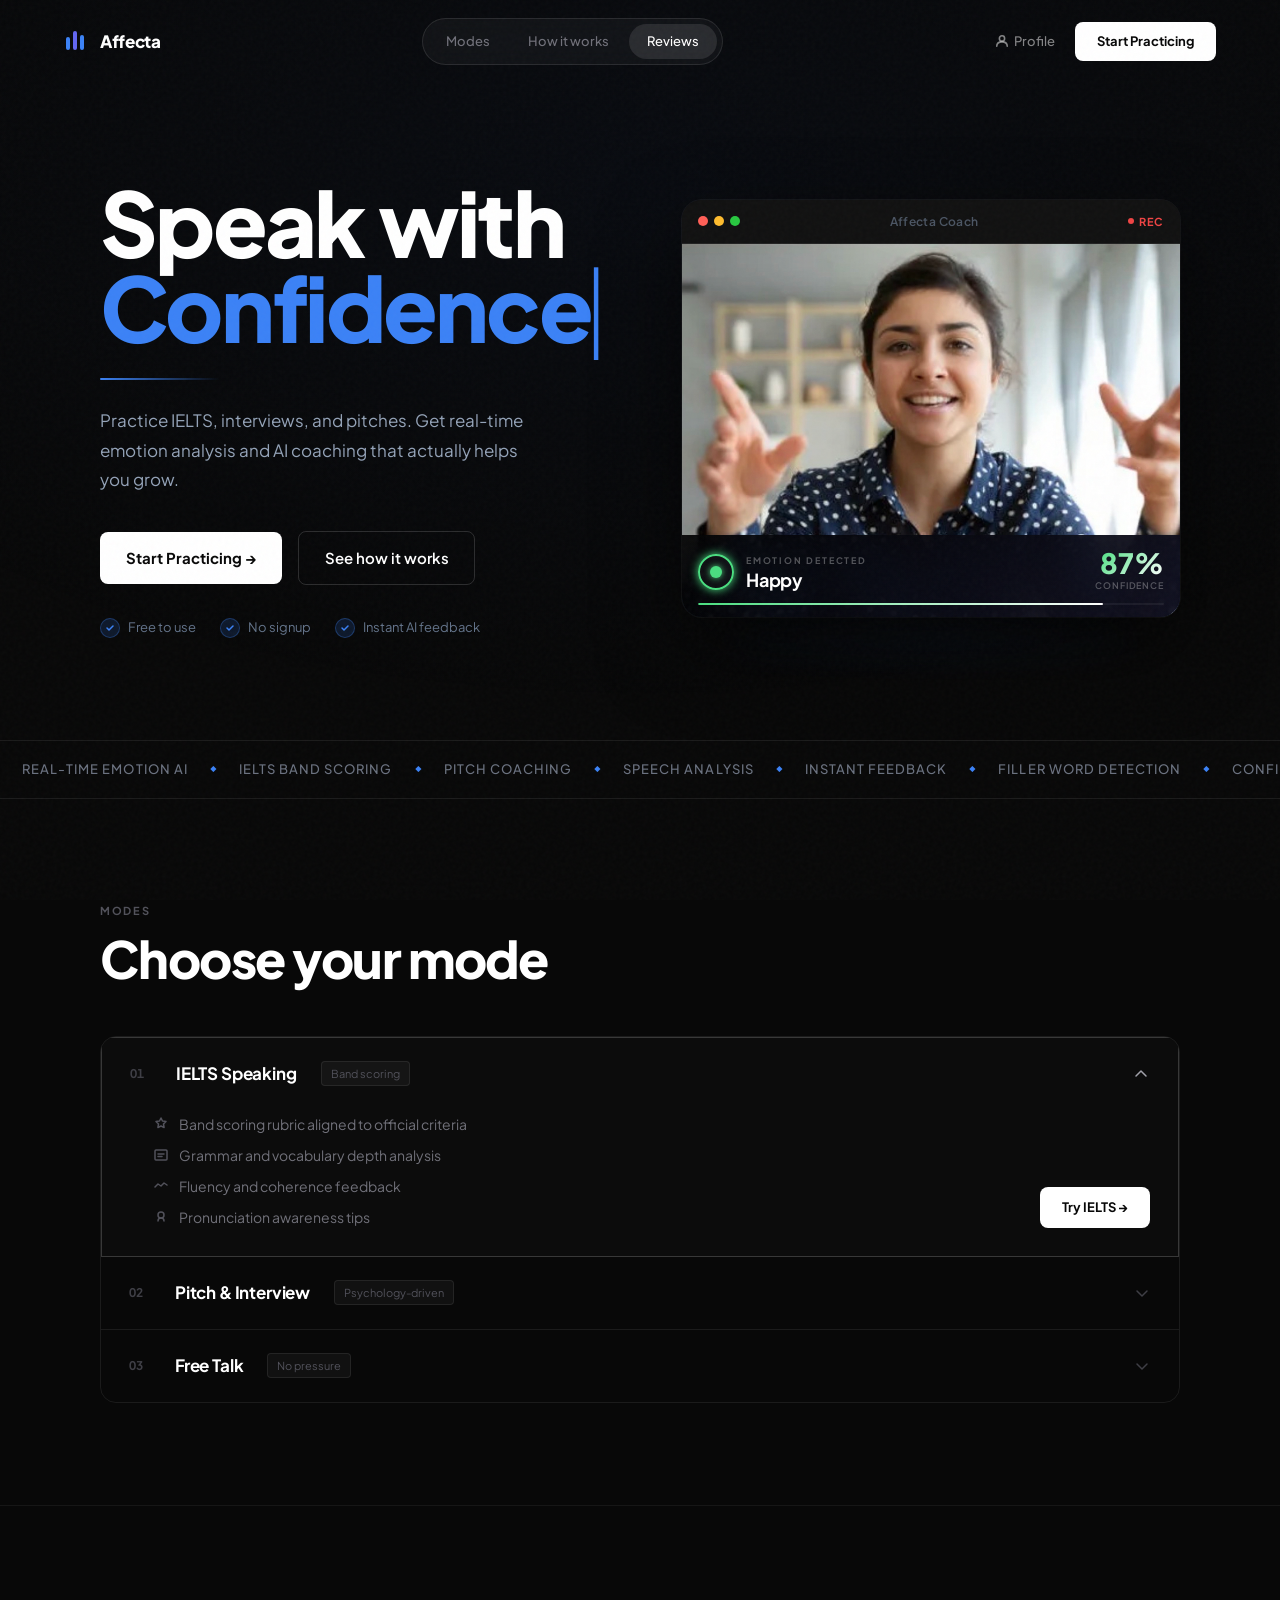
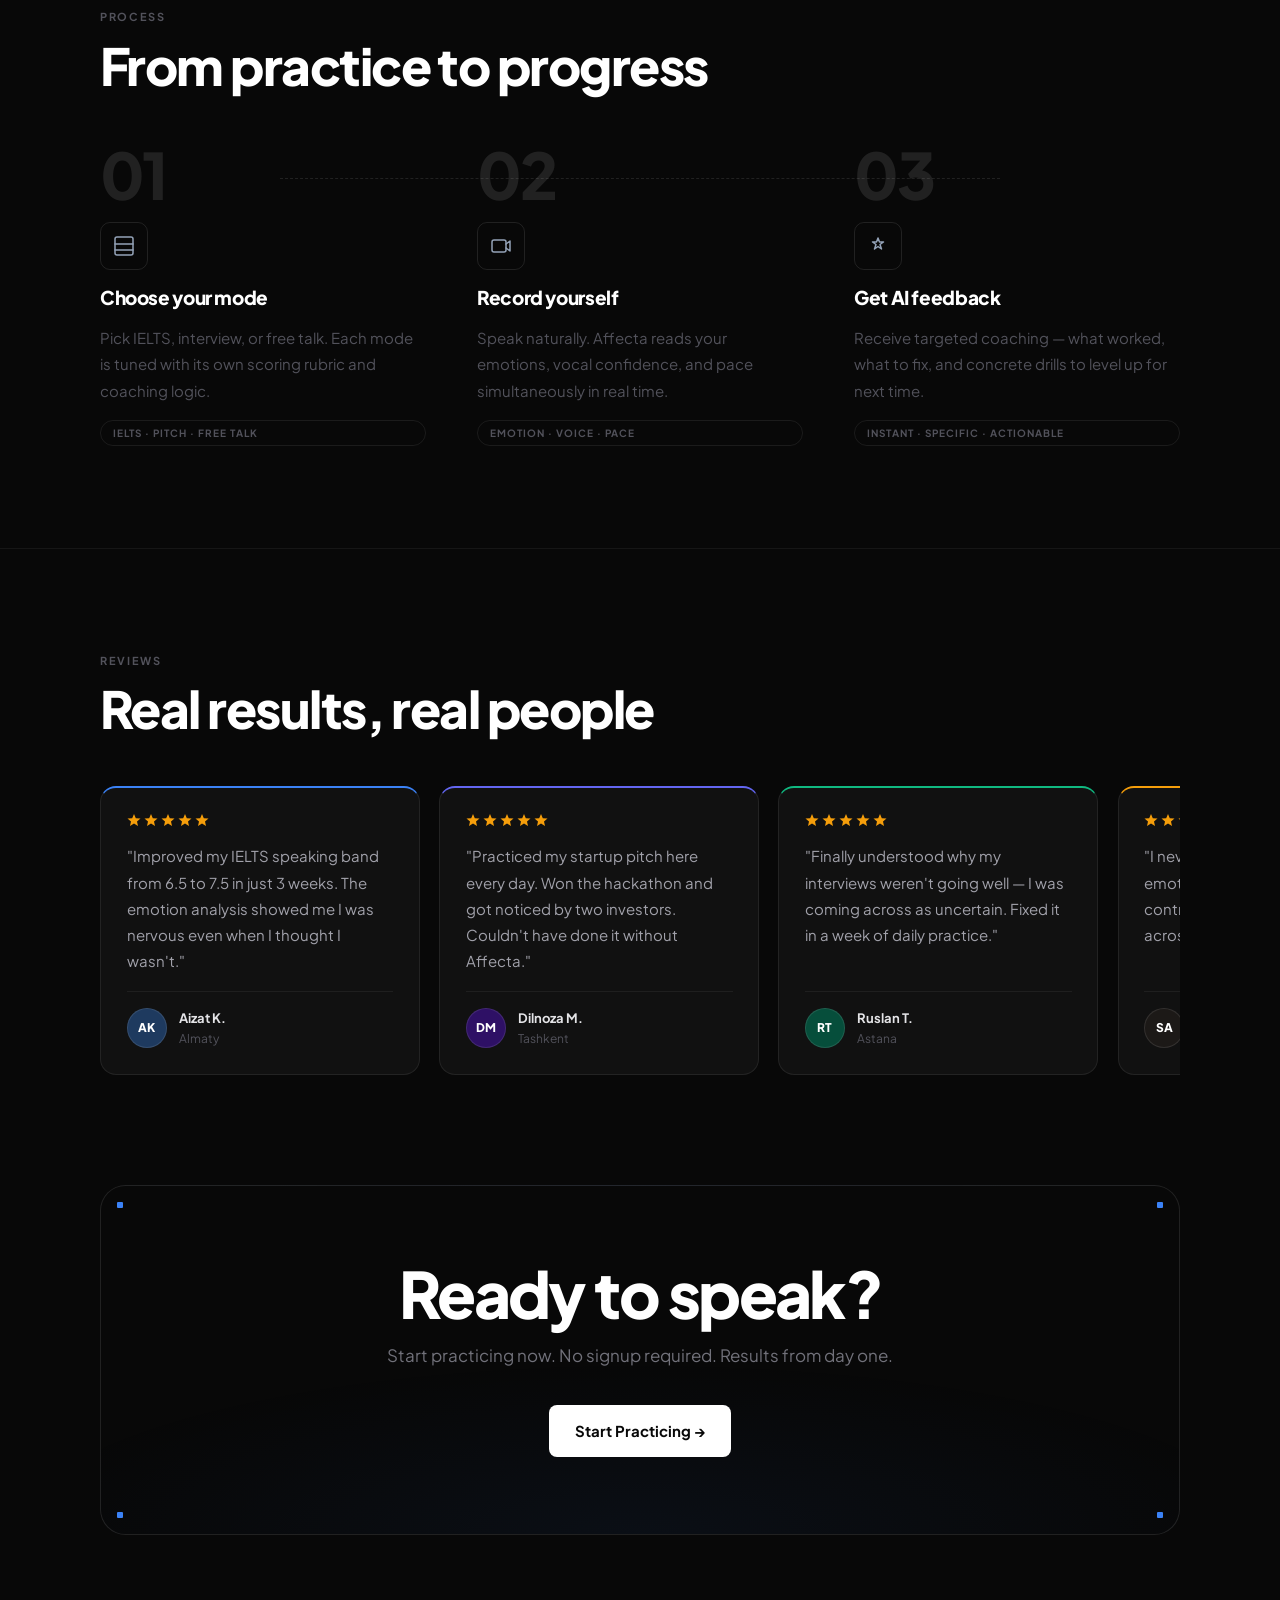
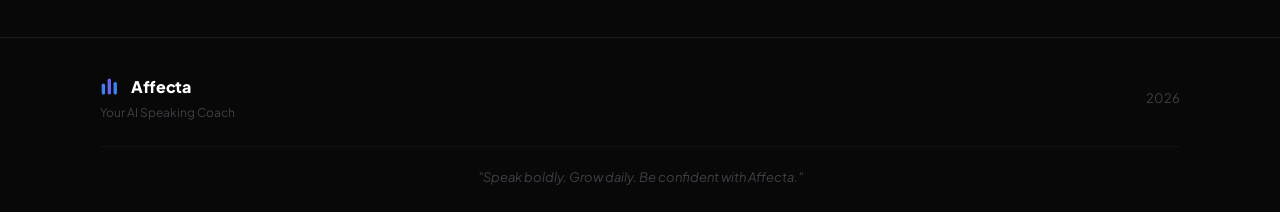
==== templates/landing.html @ 4705f11e "Initial clean commit — Affecta IELTS speaking coach - Flask app with Supabase auth, Groq (Whisper + " ====
<!DOCTYPE html>
<html lang="en">
<head>
<meta charset="UTF-8">
<meta name="viewport" content="width=device-width, initial-scale=1.0">
<title>Affecta — AI Speaking Coach</title>
<link rel="preconnect" href="https://fonts.googleapis.com">
<link rel="preconnect" href="https://fonts.gstatic.com" crossorigin>
<link href="https://fonts.googleapis.com/css2?family=Plus+Jakarta+Sans:ital,wght@0,400;0,500;0,600;0,700;0,800;0,900;1,400&display=swap" rel="stylesheet">
<link rel="stylesheet" href="https://unpkg.com/aos@2.3.4/dist/aos.css">
<style>
*,*::before,*::after{box-sizing:border-box;margin:0;padding:0}
html{scroll-behavior:smooth}
body{font-family:'Plus Jakarta Sans',-apple-system,sans-serif;background:#080808;color:#fff;line-height:1.6;overflow-x:hidden}
a{text-decoration:none;color:inherit}

/* Grain */
body::before{content:'';position:fixed;inset:0;pointer-events:none;z-index:9999;
  background-image:url("data:image/svg+xml,%3Csvg viewBox='0 0 256 256' xmlns='http://www.w3.org/2000/svg'%3E%3Cfilter id='noise'%3E%3CfeTurbulence type='fractalNoise' baseFrequency='0.9' numOctaves='4' stitchTiles='stitch'/%3E%3C/filter%3E%3Crect width='100%25' height='100%25' filter='url(%23noise)'/%3E%3C/svg%3E");
  opacity:0.028}

/* Center glow */
body::after{content:'';position:fixed;inset:0;pointer-events:none;z-index:0;
  background:radial-gradient(ellipse 80% 60% at 50% 20%,rgba(37,99,235,0.04) 0%,transparent 100%)}

.container{width:100%;max-width:1160px;margin:0 auto;padding:0 clamp(20px,4vw,40px);position:relative;z-index:1}

/* ── NAVBAR ─────────────────────────────────────────────────────────────── */
.navbar{position:fixed;top:0;left:0;right:0;z-index:100;padding:18px 5%;
  display:flex;align-items:center;justify-content:space-between;
  border-bottom:1px solid transparent;
  transition:background 0.35s cubic-bezier(0.4,0,0.2,1),border-color 0.35s cubic-bezier(0.4,0,0.2,1)}
.navbar.scrolled{background:rgba(8,8,8,0.85);backdrop-filter:blur(20px);-webkit-backdrop-filter:blur(20px);border-bottom-color:rgba(255,255,255,0.08)}

.nav-logo{display:flex;align-items:center;gap:10px;font-size:17px;font-weight:800;color:#fff;letter-spacing:-0.02em;flex-shrink:0}

.nav-pill{display:flex;align-items:center;background:rgba(255,255,255,0.04);border:1px solid rgba(255,255,255,0.1);
  border-radius:100px;padding:5px;backdrop-filter:blur(8px);gap:2px}
.nav-pill a{padding:7px 18px;font-size:13px;font-weight:500;color:#71717a;border-radius:100px;
  transition:color 0.35s cubic-bezier(0.4,0,0.2,1),background 0.35s cubic-bezier(0.4,0,0.2,1)}
@media(hover:hover){.nav-pill a:hover{color:#fff;background:rgba(255,255,255,0.07)}}

.nav-cta{padding:9px 22px;background:#fff;color:#080808;font-size:13px;font-weight:700;border-radius:8px;
  transition:transform 0.35s cubic-bezier(0.4,0,0.2,1),opacity 0.35s cubic-bezier(0.4,0,0.2,1);flex-shrink:0}
@media(hover:hover){.nav-cta:hover{transform:scale(1.02);opacity:0.9}}

/* ── HERO ───────────────────────────────────────────────────────────────── */
.hero{padding:clamp(120px,14vw,180px) 0 clamp(60px,8vw,120px);position:relative;z-index:1}
.hero-grid{display:grid;grid-template-columns:1fr 1fr;gap:clamp(40px,6vw,80px);align-items:center}

.hero-badge{display:inline-flex;align-items:center;gap:10px;
  border:1px solid rgba(59,130,246,0.3);background:rgba(59,130,246,0.08);
  border-radius:100px;padding:7px 16px 7px 10px;
  font-size:12px;font-weight:600;color:#60a5fa;letter-spacing:0.05em;text-transform:uppercase;
  margin-bottom:clamp(20px,2.5vw,32px)}
.badge-dot{width:7px;height:7px;border-radius:50%;background:#3b82f6;animation:badgepulse 2s ease infinite}
@keyframes badgepulse{0%,100%{opacity:1;transform:scale(1)}50%{opacity:0.5;transform:scale(0.8)}}

.hero-title{font-size:clamp(40px,7vw,96px);font-weight:900;line-height:0.95;letter-spacing:-0.03em;
  color:#fff;margin-bottom:18px}

/* Line 2 wrapper — fixed height prevents cursor from causing layout shift */
.hero-title-line2{
  display:block;
  min-height:1.05em;
  overflow:visible;
  position:relative;
}

.word-cycle{
  display:inline-block;
  position:relative;
  color:#3b82f6;
  /* reserve right space for cursor so it never wraps */
  padding-right:14px;
}

/* Cursor as ::after — absolutely positioned, never affects text flow */
.word-cycle::after{
  content:'|';
  position:absolute;
  right:0;
  top:0;
  color:#3b82f6;
  font-weight:200;
  animation:twblink 0.8s ease infinite;
  pointer-events:none;
}

/* Remove old tw-cursor span style (now handled by ::after) */
.tw-cursor{display:none}

.hero-accent-line{width:120px;height:2px;border-radius:2px;
  background:linear-gradient(90deg,#3b82f6,transparent);margin:20px 0 clamp(16px,2vw,28px)}

.hero-sub{font-size:clamp(14px,1.4vw,17px);color:#94a3b8;max-width:440px;line-height:1.75;margin-bottom:clamp(24px,3vw,36px)}

.hero-actions{display:flex;align-items:center;gap:clamp(10px,1.5vw,16px);flex-wrap:wrap;margin-bottom:clamp(24px,3vw,32px)}

.btn-white{display:inline-flex;align-items:center;
  padding:clamp(10px,1.2vw,14px) clamp(18px,2vw,26px);
  background:#fff;color:#080808;font-size:clamp(13px,1.2vw,15px);font-weight:700;
  border-radius:8px;font-family:inherit;
  transition:transform 0.35s cubic-bezier(0.4,0,0.2,1),opacity 0.35s cubic-bezier(0.4,0,0.2,1)}
@media(hover:hover){.btn-white:hover{transform:translateY(-2px);opacity:0.88}}

.btn-ghost{display:inline-flex;align-items:center;
  padding:clamp(10px,1.2vw,14px) clamp(18px,2vw,26px);
  background:transparent;color:#fff;font-size:clamp(13px,1.2vw,15px);font-weight:600;
  border-radius:8px;border:1px solid rgba(255,255,255,0.15);font-family:inherit;
  transition:border-color 0.35s cubic-bezier(0.4,0,0.2,1),background 0.35s cubic-bezier(0.4,0,0.2,1)}
@media(hover:hover){.btn-ghost:hover{border-color:rgba(255,255,255,0.3);background:rgba(255,255,255,0.04)}}

.hero-checks{display:flex;align-items:center;gap:clamp(14px,2vw,24px);flex-wrap:wrap}
.hero-check{display:flex;align-items:center;gap:8px;font-size:13px;color:#64748b}
.check-circle{width:20px;height:20px;border-radius:50%;background:rgba(59,130,246,0.15);
  border:1px solid rgba(59,130,246,0.3);display:flex;align-items:center;justify-content:center;flex-shrink:0}

/* ── MOCKUP ─────────────────────────────────────────────────────────────── */
.mockup-wrap{position:relative}

/* Cinematic glow beneath card */
.mockup-wrap::after{content:'';position:absolute;bottom:-30px;left:10%;right:10%;height:60px;
  background:radial-gradient(ellipse 80% 40% at 50% 100%,rgba(59,130,246,0.18),transparent);
  filter:blur(20px);pointer-events:none;z-index:0}

.mockup-card{position:relative;z-index:1;background:#111;border-radius:20px;overflow:hidden;
  box-shadow:0 32px 80px rgba(0,0,0,0.6),0 0 0 1px rgba(255,255,255,0.06);
  transform-style:preserve-3d;
  transition:transform 0.3s cubic-bezier(0.4,0,0.2,1)}

.mock-header{display:flex;align-items:center;justify-content:space-between;
  padding:12px 16px;border-bottom:1px solid rgba(255,255,255,0.07);background:#111}
.mock-dots{display:flex;gap:6px;align-items:center}
.mock-dot{width:10px;height:10px;border-radius:50%}
.mock-dot:nth-child(1){background:#ff5f57}
.mock-dot:nth-child(2){background:#febc2e}
.mock-dot:nth-child(3){background:#28c840}
.mock-title{font-size:12px;font-weight:600;color:#4b5563;letter-spacing:0.03em}
.mock-rec{display:flex;align-items:center;gap:5px;font-size:11px;font-weight:700;color:#ef4444;letter-spacing:0.06em}
.mock-rec-dot{width:6px;height:6px;border-radius:50%;background:#ef4444;animation:recdot 1s ease infinite}
@keyframes recdot{0%,100%{opacity:1}50%{opacity:0.2}}

.mock-photo-wrap{position:relative;aspect-ratio:4/3;background:#000;overflow:hidden}
.mock-photo-wrap img{position:absolute;inset:0;width:100%;height:100%;
  object-fit:cover;display:block;border-radius:0;
  transition:opacity 0.6s ease;opacity:0}

/* ── Emotion panel ───────────────────────────────────────────────────────── */
.mock-overlay-panel{
  position:absolute;bottom:0;left:0;right:0;
  padding:14px 16px 12px;
  background:linear-gradient(135deg,rgba(0,0,0,0.9) 0%,rgba(15,15,30,0.95) 100%);
  backdrop-filter:blur(20px) saturate(200%);
  display:flex;flex-direction:column;gap:10px;
  /* Subtle scanline overlay */
  background-image:
    linear-gradient(135deg,rgba(0,0,0,0.9) 0%,rgba(15,15,30,0.95) 100%),
    repeating-linear-gradient(0deg,transparent,transparent 2px,rgba(255,255,255,0.012) 2px,rgba(255,255,255,0.012) 4px);
}

/* Three-zone row */
.mock-emo-row{display:flex;align-items:center;gap:12px}

/* Left — pulsing dot ring */
.mock-emo-ring{
  width:36px;height:36px;border-radius:50%;
  flex-shrink:0;
  display:flex;align-items:center;justify-content:center;
  background:rgba(255,255,255,0.04);
  border:2px solid var(--emo-col,#4ade80);
  box-shadow:0 0 10px var(--emo-col,#4ade80);
  transition:border-color 0.5s ease,box-shadow 0.5s ease;
}
.mock-emo-dot{
  width:12px;height:12px;border-radius:50%;
  background:var(--emo-col,#4ade80);
  box-shadow:0 0 6px var(--emo-col,#4ade80);
  animation:emopulse 2s ease infinite;
  transition:background 0.5s ease,box-shadow 0.5s ease;
}
@keyframes emopulse{0%,100%{transform:scale(1);opacity:1}50%{transform:scale(1.25);opacity:0.7}}

/* Center */
.mock-emo-center{flex:1;display:flex;flex-direction:column;gap:3px;min-width:0}
.mock-emo-label{
  font-size:9px;font-weight:700;letter-spacing:0.2em;text-transform:uppercase;
  color:rgba(255,255,255,0.3)
}
.mock-emo-name{
  font-size:18px;font-weight:700;color:#fff;
  letter-spacing:-0.01em;line-height:1;
}

/* Right — confidence number */
.mock-emo-right{display:flex;flex-direction:column;align-items:flex-end;gap:2px;flex-shrink:0}
.mock-conf-big{
  font-size:28px;font-weight:800;line-height:1;
  background:linear-gradient(135deg,var(--emo-col,#4ade80),#fff);
  -webkit-background-clip:text;background-clip:text;color:transparent;
  transition:background 0.5s ease;
}
.mock-conf-tiny{font-size:9px;font-weight:600;color:rgba(255,255,255,0.3);
  letter-spacing:0.1em;text-transform:uppercase}

/* Bottom bar */
.mock-conf-bar-wrap{height:2px;border-radius:1px;background:rgba(255,255,255,0.06);overflow:hidden}
.mock-conf-fill{height:100%;border-radius:1px;
  background:linear-gradient(90deg,var(--emo-col,#4ade80),#fff);
  width:0%;transition:width 0.8s ease,background 0.5s ease}

/* ── MARQUEE ────────────────────────────────────────────────────────────── */
.marquee-section{border-top:1px solid rgba(255,255,255,0.08);border-bottom:1px solid rgba(255,255,255,0.08);
  padding:18px 0;overflow:hidden;position:relative;z-index:1;background:#080808}
.marquee-track{display:flex;width:max-content;animation:marquee 30s linear infinite;white-space:nowrap;align-items:center}
.marquee-track:hover{animation-play-state:paused}
@keyframes marquee{from{transform:translateX(0)}to{transform:translateX(-50%)}}
.marquee-item{font-size:clamp(11px,1.3vw,13px);font-weight:500;color:#6b7280;
  padding:0 22px;letter-spacing:0.08em;text-transform:uppercase;
  transition:color 0.35s cubic-bezier(0.4,0,0.2,1);cursor:default}
@media(hover:hover){.marquee-item:hover{color:#fff}}
.marquee-diamond{color:#3b82f6;font-size:8px;flex-shrink:0}

/* ── SECTIONS SHARED ────────────────────────────────────────────────────── */
.section{padding:clamp(60px,8vw,120px) 0;position:relative;z-index:1}
.sec-eyebrow{font-size:11px;font-weight:700;letter-spacing:0.15em;text-transform:uppercase;
  color:#52525b;margin-bottom:14px}
.sec-title{font-size:clamp(32px,4vw,60px);font-weight:900;line-height:1;
  letter-spacing:-0.03em;color:#fff;margin-bottom:clamp(32px,4vw,52px)}

/* ── MODES ──────────────────────────────────────────────────────────────── */
.modes-list{display:flex;flex-direction:column;gap:0;
  border:1px solid rgba(255,255,255,0.08);border-radius:16px;overflow:hidden}

.mode-item{border-bottom:1px solid rgba(255,255,255,0.08);
  transition:background 0.35s cubic-bezier(0.4,0,0.2,1)}
.mode-item:last-child{border-bottom:none}
.mode-item.open{background:rgba(255,255,255,0.02);border:1px solid rgba(255,255,255,0.18)}
.mode-item.open+.mode-item{border-top:none}

.mode-trigger{display:flex;align-items:center;justify-content:space-between;
  padding:0 28px;height:72px;cursor:pointer;user-select:none;gap:20px}
.mode-left{display:flex;align-items:center;gap:clamp(14px,2vw,24px)}
.mode-num{font-size:12px;font-weight:700;color:#3f3f46;font-variant-numeric:tabular-nums;
  letter-spacing:0.04em;width:22px;flex-shrink:0}
.mode-name{font-size:clamp(15px,1.5vw,17px);font-weight:700;color:#fff;letter-spacing:-0.01em}
.mode-tag{font-size:11px;color:#52525b;background:rgba(255,255,255,0.04);
  border:1px solid rgba(255,255,255,0.08);border-radius:4px;padding:3px 9px;
  display:none}
@media(min-width:640px){.mode-tag{display:block}}

.mode-chevron{color:#3f3f46;flex-shrink:0;transition:transform 0.35s cubic-bezier(0.4,0,0.2,1),color 0.35s cubic-bezier(0.4,0,0.2,1)}
.mode-item.open .mode-chevron{transform:rotate(180deg);color:#a1a1aa}

.mode-body{max-height:0;overflow:hidden;transition:max-height 0.45s cubic-bezier(0,1,0,1)}
.mode-item.open .mode-body{max-height:320px;transition:max-height 0.5s ease}

.mode-body-inner{padding:4px 28px 28px clamp(28px,4vw,72px);
  display:flex;justify-content:space-between;align-items:flex-end;gap:24px}

.mode-features{display:flex;flex-direction:column;gap:10px;list-style:none}
.mode-feat{display:flex;align-items:flex-start;gap:10px;font-size:14px;color:#71717a;line-height:1.5}
.feat-icon{flex-shrink:0;margin-top:2px;color:#52525b}

.mode-cta-btn{display:inline-flex;align-items:center;white-space:nowrap;
  padding:10px 22px;background:#fff;color:#080808;font-size:13px;font-weight:700;
  border-radius:8px;font-family:inherit;flex-shrink:0;
  transition:opacity 0.35s cubic-bezier(0.4,0,0.2,1)}
@media(hover:hover){.mode-cta-btn:hover{opacity:0.85}}

/* ── HOW IT WORKS ───────────────────────────────────────────────────────── */
.howitworks{border-top:1px solid rgba(255,255,255,0.06)}

.hiw-grid{display:grid;grid-template-columns:repeat(3,1fr);gap:clamp(24px,4vw,56px);
  position:relative}
.hiw-grid::before{content:'';position:absolute;top:clamp(24px,3vw,36px);
  left:calc(100%/6);right:calc(100%/6);height:1px;
  border-top:1px dashed rgba(255,255,255,0.1);pointer-events:none}

.hiw-step{display:flex;flex-direction:column;gap:16px}
.hiw-num{font-size:clamp(48px,5vw,72px);font-weight:900;line-height:1;
  letter-spacing:-0.04em;color:rgba(255,255,255,0.1)}
.hiw-icon{width:48px;height:48px;border:1px solid rgba(255,255,255,0.1);border-radius:10px;
  display:flex;align-items:center;justify-content:center;color:#94a3b8}
.hiw-title{font-size:clamp(15px,1.6vw,19px);font-weight:800;color:#fff;letter-spacing:-0.02em;line-height:1.2}
.hiw-desc{font-size:clamp(13px,1.3vw,15px);color:#52525b;line-height:1.75}
.hiw-pill{display:inline-block;font-size:10px;font-weight:700;letter-spacing:0.1em;
  text-transform:uppercase;color:#52525b;border:1px solid rgba(255,255,255,0.08);
  border-radius:100px;padding:4px 12px}

/* ── TESTIMONIALS ───────────────────────────────────────────────────────── */
.testimonials{border-top:1px solid rgba(255,255,255,0.06)}

.reviews-scroll{display:flex;gap:clamp(12px,1.5vw,20px);overflow-x:auto;padding-bottom:8px;
  -webkit-overflow-scrolling:touch;scrollbar-width:none}
.reviews-scroll::-webkit-scrollbar{display:none}

.review-card{flex-shrink:0;width:clamp(260px,35vw,320px);
  padding:clamp(20px,2vw,28px);background:#111;
  border:1px solid rgba(255,255,255,0.08);border-radius:16px;
  display:flex;flex-direction:column;gap:16px}
.review-card.c1{border-top:2px solid #3b82f6}
.review-card.c2{border-top:2px solid #6366f1}
.review-card.c3{border-top:2px solid #10b981}
.review-card.c4{border-top:2px solid #f59e0b}

.review-stars{display:flex;gap:3px}
.review-quote{font-size:clamp(13px,1.3vw,15px);color:#a1a1aa;line-height:1.75;flex:1}
.review-footer{display:flex;align-items:center;gap:12px;
  padding-top:16px;border-top:1px solid rgba(255,255,255,0.06)}
.review-avatar{width:40px;height:40px;border-radius:50%;display:flex;align-items:center;justify-content:center;
  font-size:12px;font-weight:800;color:#fff;flex-shrink:0;border:1px solid rgba(255,255,255,0.1)}
.review-name{font-size:13px;font-weight:700;color:#e4e4e7}
.review-city{font-size:12px;color:#52525b;margin-top:1px}

/* ── CTA ────────────────────────────────────────────────────────────────── */
.cta-section{padding:0 0 clamp(60px,8vw,120px)}

.cta-box{position:relative;border:1px solid rgba(255,255,255,0.1);
  border-radius:clamp(16px,2vw,28px);padding:clamp(48px,6vw,80px);text-align:center;
  background:radial-gradient(ellipse 60% 50% at 50% 100%,rgba(59,130,246,0.06) 0%,transparent 100%);
  overflow:hidden}

.cta-corner{position:absolute;width:6px;height:6px;background:#3b82f6;border-radius:1px}
.cta-corner.tl{top:16px;left:16px}
.cta-corner.tr{top:16px;right:16px}
.cta-corner.bl{bottom:16px;left:16px}
.cta-corner.br{bottom:16px;right:16px}

.cta-title{font-size:clamp(36px,5vw,72px);font-weight:900;line-height:0.95;
  letter-spacing:-0.04em;color:#fff;margin-bottom:18px}
.cta-sub{font-size:clamp(14px,1.4vw,17px);color:#71717a;margin-bottom:clamp(24px,3vw,36px)}

/* ── FOOTER ─────────────────────────────────────────────────────────────── */
footer{border-top:1px solid rgba(255,255,255,0.08);position:relative;z-index:1;padding:clamp(24px,3vw,36px) 0 clamp(16px,2vw,24px)}
.footer-main{display:flex;align-items:center;justify-content:space-between;gap:20px;margin-bottom:clamp(16px,2vw,24px)}
.footer-logo{display:flex;align-items:center;gap:9px;font-size:16px;font-weight:800;color:#fff;letter-spacing:-0.02em}
.footer-brand-tag{font-size:12px;color:#3f3f46;margin-top:3px}
.footer-year{font-size:13px;color:#3f3f46}
.footer-motto{text-align:center;font-style:italic;font-size:13px;color:#3f3f46;
  padding-top:clamp(14px,2vw,20px);border-top:1px solid rgba(255,255,255,0.04)}

/* ── HERO ENTRANCE ANIMATION ────────────────────────────────────────────── */
.hero-anim{opacity:0;transform:translateY(24px)}
.hero-anim.animate-in{opacity:1;transform:translateY(0);
  transition:opacity 0.7s cubic-bezier(0.4,0,0.2,1),transform 0.7s cubic-bezier(0.4,0,0.2,1)}
.mockup-anim{opacity:0;transform:translateY(32px) scale(0.97)}
.mockup-anim.animate-in{opacity:1;transform:translateY(0) scale(1);
  transition:opacity 0.7s cubic-bezier(0.4,0,0.2,1),transform 0.7s cubic-bezier(0.4,0,0.2,1)}

/* ── TYPEWRITER CURSOR ───────────────────────────────────────────────────── */
.tw-cursor{color:#3b82f6;font-weight:200;margin-left:1px;
  animation:twblink 0.8s ease infinite}
@keyframes twblink{0%,49%{opacity:1}50%,100%{opacity:0}}

/* ── NAVBAR ACTIVE LINK ──────────────────────────────────────────────────── */
.nav-pill a.nav-active{background:rgba(255,255,255,0.1);color:#fff}

/* ── MODE CARD HOVER GLOW ────────────────────────────────────────────────── */
.mode-item{transition:background 0.35s cubic-bezier(0.4,0,0.2,1),box-shadow 0.35s cubic-bezier(0.4,0,0.2,1)}
@media(hover:hover){
  .modes-list .mode-item:nth-child(1):hover{box-shadow:0 0 0 1px rgba(59,130,246,0.4),0 0 20px rgba(59,130,246,0.08)}
  .modes-list .mode-item:nth-child(2):hover{box-shadow:0 0 0 1px rgba(99,102,241,0.4),0 0 20px rgba(99,102,241,0.08)}
  .modes-list .mode-item:nth-child(3):hover{box-shadow:0 0 0 1px rgba(16,185,129,0.4),0 0 20px rgba(16,185,129,0.08)}
}

/* ── RESPONSIVE ─────────────────────────────────────────────────────────── */
@media(max-width:1024px){
  .hiw-grid{grid-template-columns:1fr 1fr;gap:clamp(20px,3vw,40px)}
  .hiw-grid::before{display:none}
}
@media(max-width:768px){
  .hero-grid{grid-template-columns:1fr}
  .mockup-wrap{order:-1;max-width:460px;margin:0 auto;width:100%}
  .nav-pill{display:none}
  .hiw-grid{grid-template-columns:1fr}
  .hiw-grid::before{display:none}
  .mode-body-inner{flex-direction:column;align-items:flex-start}
}
@media(max-width:480px){
  .hero-actions{flex-direction:column;align-items:flex-start}
  .hero-actions a{width:100%;justify-content:center}
  .cta-box{padding:36px 20px}
  .mode-trigger{padding:0 18px;gap:14px}
  .mode-body-inner{padding-left:18px;padding-right:18px}
}
</style>
</head>
<body>

<!-- ═══════════ NAVBAR ═══════════ -->
<nav class="navbar" id="navbar">
  <div class="nav-logo">
    <svg width="26" height="26" viewBox="0 0 26 26" fill="none">
      <rect x="2" y="9" width="4" height="13" rx="2" fill="#3b82f6"/>
      <rect x="9" y="3" width="4" height="19" rx="2" fill="#6366f1"/>
      <rect x="16" y="7" width="4" height="15" rx="2" fill="#3b82f6"/>
    </svg>
    Affecta
  </div>
  <div class="nav-pill">
    <a href="#modes">Modes</a>
    <a href="#howitworks">How it works</a>
    <a href="#reviews">Reviews</a>
  </div>
  <div style="display:flex;align-items:center;gap:10px">
    <a href="/profile" style="display:flex;align-items:center;gap:5px;font-size:13px;font-weight:500;color:rgba(255,255,255,.5);text-decoration:none;padding:6px 10px;border-radius:8px;transition:color .15s" onmouseover="this.style.color='#fff'" onmouseout="this.style.color='rgba(255,255,255,.5)'">
      <svg width="14" height="14" viewBox="0 0 16 16" fill="none" stroke="currentColor" stroke-width="1.8" stroke-linecap="round" stroke-linejoin="round"><circle cx="8" cy="5" r="3"/><path d="M2 14c0-3.314 2.686-5 6-5s6 1.686 6 5"/></svg>
      Profile
    </a>
    <a href="/coach" class="nav-cta">Start Practicing</a>
  </div>
</nav>


<!-- ═══════════ HERO ═══════════ -->
<section class="hero">
  <div class="container hero-grid">

    <!-- Left -->
    <div>
      <h1 class="hero-title">
        <span class="hero-anim" id="ha-line1" style="display:block">Speak with</span>
        <span class="hero-title-line2">
          <span class="word-cycle hero-anim" id="wordCycle"><span id="twText">Confidence</span></span>
        </span>
      </h1>

      <div class="hero-accent-line"></div>

      <p class="hero-sub hero-anim" id="ha-sub">
        Practice IELTS, interviews, and pitches. Get real-time emotion analysis
        and AI coaching that actually helps you grow.
      </p>

      <div class="hero-actions hero-anim" id="ha-actions">
        <a href="/coach" class="btn-white">Start Practicing →</a>
        <a href="#howitworks" class="btn-ghost">See how it works</a>
      </div>

      <div class="hero-checks hero-anim" id="ha-checks">
        <div class="hero-check">
          <div class="check-circle">
            <svg width="10" height="10" viewBox="0 0 10 10" fill="none" stroke="#3b82f6" stroke-width="1.5" stroke-linecap="round" stroke-linejoin="round"><polyline points="2,5 4,7 8,3"/></svg>
          </div>
          Free to use
        </div>
        <div class="hero-check">
          <div class="check-circle">
            <svg width="10" height="10" viewBox="0 0 10 10" fill="none" stroke="#3b82f6" stroke-width="1.5" stroke-linecap="round" stroke-linejoin="round"><polyline points="2,5 4,7 8,3"/></svg>
          </div>
          No signup
        </div>
        <div class="hero-check">
          <div class="check-circle">
            <svg width="10" height="10" viewBox="0 0 10 10" fill="none" stroke="#3b82f6" stroke-width="1.5" stroke-linecap="round" stroke-linejoin="round"><polyline points="2,5 4,7 8,3"/></svg>
          </div>
          Instant AI feedback
        </div>
      </div>
    </div>

    <!-- Right mockup -->
    <div class="mockup-wrap mockup-anim" id="ha-mockup">
      <div class="mockup-card">
        <div class="mock-header">
          <div class="mock-dots">
            <div class="mock-dot"></div><div class="mock-dot"></div><div class="mock-dot"></div>
          </div>
          <span class="mock-title">Affecta Coach</span>
          <div class="mock-rec"><div class="mock-rec-dot"></div> REC</div>
        </div>
        <div class="mock-photo-wrap">
          <img id="mockPhoto" src="" alt="speaker">
          <div class="mock-overlay-panel">
            <div class="mock-emo-row">
              <!-- Left: pulsing ring -->
              <div class="mock-emo-ring" id="mockEmoRing">
                <span class="mock-emo-dot" id="mockEmoDot"></span>
              </div>
              <!-- Center: label + name -->
              <div class="mock-emo-center">
                <span class="mock-emo-label">Emotion detected</span>
                <span class="mock-emo-name" id="mockLabel">Happy</span>
              </div>
              <!-- Right: big % -->
              <div class="mock-emo-right">
                <span class="mock-conf-big" id="mockConfValue">87%</span>
                <span class="mock-conf-tiny">confidence</span>
              </div>
            </div>
            <!-- Bottom confidence bar -->
            <div class="mock-conf-bar-wrap">
              <div class="mock-conf-fill" id="mockConfBar"></div>
            </div>
          </div>
        </div>
      </div>
    </div>

  </div>
</section>


<!-- ═══════════ MARQUEE ═══════════ -->
<div class="marquee-section" aria-hidden="true">
  <div class="marquee-track">
    <span class="marquee-item">Real-time Emotion AI</span><span class="marquee-diamond">◆</span>
    <span class="marquee-item">IELTS Band Scoring</span><span class="marquee-diamond">◆</span>
    <span class="marquee-item">Pitch Coaching</span><span class="marquee-diamond">◆</span>
    <span class="marquee-item">Speech Analysis</span><span class="marquee-diamond">◆</span>
    <span class="marquee-item">Instant Feedback</span><span class="marquee-diamond">◆</span>
    <span class="marquee-item">Filler Word Detection</span><span class="marquee-diamond">◆</span>
    <span class="marquee-item">Confidence Score</span><span class="marquee-diamond">◆</span>
    <span class="marquee-item">Unlimited Practice</span><span class="marquee-diamond">◆</span>
    <span class="marquee-item">Real-time Emotion AI</span><span class="marquee-diamond">◆</span>
    <span class="marquee-item">IELTS Band Scoring</span><span class="marquee-diamond">◆</span>
    <span class="marquee-item">Pitch Coaching</span><span class="marquee-diamond">◆</span>
    <span class="marquee-item">Speech Analysis</span><span class="marquee-diamond">◆</span>
    <span class="marquee-item">Instant Feedback</span><span class="marquee-diamond">◆</span>
    <span class="marquee-item">Filler Word Detection</span><span class="marquee-diamond">◆</span>
    <span class="marquee-item">Confidence Score</span><span class="marquee-diamond">◆</span>
    <span class="marquee-item">Unlimited Practice</span><span class="marquee-diamond">◆</span>
  </div>
</div>


<!-- ═══════════ MODES ═══════════ -->
<section class="section" id="modes">
  <div class="container">
    <div data-aos="fade-up">
      <div class="sec-eyebrow">Modes</div>
      <div class="sec-title">Choose your mode</div>
    </div>
    <div class="modes-list" data-aos="fade-up" data-aos-delay="80">

      <!-- IELTS -->
      <div class="mode-item open">
        <div class="mode-trigger">
          <div class="mode-left">
            <span class="mode-num">01</span>
            <span class="mode-name">IELTS Speaking</span>
            <span class="mode-tag">Band scoring</span>
          </div>
          <svg class="mode-chevron" width="18" height="18" viewBox="0 0 18 18" fill="none" stroke="currentColor" stroke-width="1.5" stroke-linecap="round" stroke-linejoin="round"><polyline points="4,7 9,12 14,7"/></svg>
        </div>
        <div class="mode-body">
          <div class="mode-body-inner">
            <ul class="mode-features">
              <li class="mode-feat">
                <svg class="feat-icon" width="16" height="16" viewBox="0 0 16 16" fill="none" stroke="currentColor" stroke-width="1.5" stroke-linecap="round" stroke-linejoin="round"><path d="M8 2l1.5 3 3.5.5-2.5 2.5.6 3.5L8 10l-3.1 1.5.6-3.5L3 5.5l3.5-.5z"/></svg>
                Band scoring rubric aligned to official criteria
              </li>
              <li class="mode-feat">
                <svg class="feat-icon" width="16" height="16" viewBox="0 0 16 16" fill="none" stroke="currentColor" stroke-width="1.5" stroke-linecap="round" stroke-linejoin="round"><rect x="2" y="3" width="12" height="10" rx="1"/><line x1="5" y1="7" x2="11" y2="7"/><line x1="5" y1="9.5" x2="9" y2="9.5"/></svg>
                Grammar and vocabulary depth analysis
              </li>
              <li class="mode-feat">
                <svg class="feat-icon" width="16" height="16" viewBox="0 0 16 16" fill="none" stroke="currentColor" stroke-width="1.5" stroke-linecap="round" stroke-linejoin="round"><polyline points="2,9 5,6 8,8 11,5 14,7"/></svg>
                Fluency and coherence feedback
              </li>
              <li class="mode-feat">
                <svg class="feat-icon" width="16" height="16" viewBox="0 0 16 16" fill="none" stroke="currentColor" stroke-width="1.5" stroke-linecap="round" stroke-linejoin="round"><circle cx="8" cy="6" r="3"/><path d="M5 12c0-1.7 1.3-3 3-3s3 1.3 3 3"/></svg>
                Pronunciation awareness tips
              </li>
            </ul>
            <a href="/coach" class="mode-cta-btn">Try IELTS →</a>
          </div>
        </div>
      </div>

      <!-- Pitch -->
      <div class="mode-item">
        <div class="mode-trigger">
          <div class="mode-left">
            <span class="mode-num">02</span>
            <span class="mode-name">Pitch &amp; Interview</span>
            <span class="mode-tag">Psychology-driven</span>
          </div>
          <svg class="mode-chevron" width="18" height="18" viewBox="0 0 18 18" fill="none" stroke="currentColor" stroke-width="1.5" stroke-linecap="round" stroke-linejoin="round"><polyline points="4,7 9,12 14,7"/></svg>
        </div>
        <div class="mode-body">
          <div class="mode-body-inner">
            <ul class="mode-features">
              <li class="mode-feat">
                <svg class="feat-icon" width="16" height="16" viewBox="0 0 16 16" fill="none" stroke="currentColor" stroke-width="1.5" stroke-linecap="round" stroke-linejoin="round"><circle cx="8" cy="8" r="6"/><polyline points="8,5 8,8 10,10"/></svg>
                Hook and opening impact analysis
              </li>
              <li class="mode-feat">
                <svg class="feat-icon" width="16" height="16" viewBox="0 0 16 16" fill="none" stroke="currentColor" stroke-width="1.5" stroke-linecap="round" stroke-linejoin="round"><circle cx="5" cy="6" r="2"/><circle cx="11" cy="6" r="2"/><path d="M1 14c0-2.2 1.8-4 4-4h6c2.2 0 4 1.8 4 4"/></svg>
                Confidence and authority coaching
              </li>
              <li class="mode-feat">
                <svg class="feat-icon" width="16" height="16" viewBox="0 0 16 16" fill="none" stroke="currentColor" stroke-width="1.5" stroke-linecap="round" stroke-linejoin="round"><polygon points="8,2 10,6 14,6.5 11,9.5 11.5,13.5 8,11.5 4.5,13.5 5,9.5 2,6.5 6,6"/></svg>
                Story structure feedback
              </li>
              <li class="mode-feat">
                <svg class="feat-icon" width="16" height="16" viewBox="0 0 16 16" fill="none" stroke="currentColor" stroke-width="1.5" stroke-linecap="round" stroke-linejoin="round"><circle cx="8" cy="8" r="6"/><line x1="8" y1="5" x2="8" y2="8"/><line x1="8" y1="8" x2="11" y2="8"/></svg>
                Investor psychology insights
              </li>
            </ul>
            <a href="/coach" class="mode-cta-btn">Try Pitch →</a>
          </div>
        </div>
      </div>

      <!-- Free Talk -->
      <div class="mode-item">
        <div class="mode-trigger">
          <div class="mode-left">
            <span class="mode-num">03</span>
            <span class="mode-name">Free Talk</span>
            <span class="mode-tag">No pressure</span>
          </div>
          <svg class="mode-chevron" width="18" height="18" viewBox="0 0 18 18" fill="none" stroke="currentColor" stroke-width="1.5" stroke-linecap="round" stroke-linejoin="round"><polyline points="4,7 9,12 14,7"/></svg>
        </div>
        <div class="mode-body">
          <div class="mode-body-inner">
            <ul class="mode-features">
              <li class="mode-feat">
                <svg class="feat-icon" width="16" height="16" viewBox="0 0 16 16" fill="none" stroke="currentColor" stroke-width="1.5" stroke-linecap="round" stroke-linejoin="round"><polyline points="2,10 5,6 8,8 11,4 14,6"/></svg>
                Filler word detection and patterns
              </li>
              <li class="mode-feat">
                <svg class="feat-icon" width="16" height="16" viewBox="0 0 16 16" fill="none" stroke="currentColor" stroke-width="1.5" stroke-linecap="round" stroke-linejoin="round"><circle cx="8" cy="8" r="6"/><line x1="8" y1="5" x2="8" y2="8"/><line x1="8" y1="8" x2="10.5" y2="8"/></svg>
                Speaking pace and rhythm analysis
              </li>
              <li class="mode-feat">
                <svg class="feat-icon" width="16" height="16" viewBox="0 0 16 16" fill="none" stroke="currentColor" stroke-width="1.5" stroke-linecap="round" stroke-linejoin="round"><path d="M2 12c0 0 2-4 6-4s6 4 6 4"/><path d="M2 8c0 0 2-4 6-4s6 4 6 4"/></svg>
                Flow and coherence scoring
              </li>
              <li class="mode-feat">
                <svg class="feat-icon" width="16" height="16" viewBox="0 0 16 16" fill="none" stroke="currentColor" stroke-width="1.5" stroke-linecap="round" stroke-linejoin="round"><polyline points="2,12 6,6 9,9 12,4 14,6"/></svg>
                Vocabulary diversity metrics
              </li>
            </ul>
            <a href="/coach" class="mode-cta-btn">Try Free Talk →</a>
          </div>
        </div>
      </div>

    </div>
  </div>
</section>


<!-- ═══════════ HOW IT WORKS ═══════════ -->
<section class="section howitworks" id="howitworks">
  <div class="container">
    <div data-aos="fade-up">
      <div class="sec-eyebrow">Process</div>
      <div class="sec-title">From practice to progress</div>
    </div>
    <div class="hiw-grid">

      <div class="hiw-step" data-aos="fade-up" data-aos-delay="0">
        <div class="hiw-num">01</div>
        <div class="hiw-icon">
          <svg width="22" height="22" viewBox="0 0 22 22" fill="none" stroke="currentColor" stroke-width="1.5" stroke-linecap="round" stroke-linejoin="round">
            <rect x="2" y="2" width="18" height="18" rx="2"/><line x1="2" y1="9" x2="20" y2="9"/><line x1="2" y1="15" x2="20" y2="15"/>
          </svg>
        </div>
        <div class="hiw-title">Choose your mode</div>
        <p class="hiw-desc">Pick IELTS, interview, or free talk. Each mode is tuned with its own scoring rubric and coaching logic.</p>
        <span class="hiw-pill">IELTS · Pitch · Free Talk</span>
      </div>

      <div class="hiw-step" data-aos="fade-up" data-aos-delay="100">
        <div class="hiw-num">02</div>
        <div class="hiw-icon">
          <svg width="22" height="22" viewBox="0 0 22 22" fill="none" stroke="currentColor" stroke-width="1.5" stroke-linecap="round" stroke-linejoin="round">
            <rect x="2" y="5" width="14" height="12" rx="2"/><polyline points="16,9 20,6 20,16 16,13"/>
          </svg>
        </div>
        <div class="hiw-title">Record yourself</div>
        <p class="hiw-desc">Speak naturally. Affecta reads your emotions, vocal confidence, and pace simultaneously in real time.</p>
        <span class="hiw-pill">Emotion · Voice · Pace</span>
      </div>

      <div class="hiw-step" data-aos="fade-up" data-aos-delay="200">
        <div class="hiw-num">03</div>
        <div class="hiw-icon">
          <svg width="22" height="22" viewBox="0 0 22 22" fill="none" stroke="currentColor" stroke-width="1.5" stroke-linecap="round" stroke-linejoin="round">
            <path d="M11 3l1.5 4h4l-3.5 2.5 1.5 4.5L11 11.5 7.5 14 9 9.5 5.5 7h4z"/>
          </svg>
        </div>
        <div class="hiw-title">Get AI feedback</div>
        <p class="hiw-desc">Receive targeted coaching — what worked, what to fix, and concrete drills to level up for next time.</p>
        <span class="hiw-pill">Instant · Specific · Actionable</span>
      </div>

    </div>
  </div>
</section>


<!-- ═══════════ TESTIMONIALS ═══════════ -->
<section class="section testimonials" id="reviews">
  <div class="container">
    <div data-aos="fade-up">
      <div class="sec-eyebrow">Reviews</div>
      <div class="sec-title">Real results, real people</div>
    </div>
    <div class="reviews-scroll" data-aos="fade-up" data-aos-delay="80">

      <div class="review-card c1">
        <div class="review-stars">
          <svg width="14" height="14" viewBox="0 0 14 14" fill="#f59e0b"><polygon points="7,1 8.8,5.2 13.5,5.5 10,8.5 11,13 7,10.5 3,13 4,8.5 0.5,5.5 5.2,5.2"/></svg>
          <svg width="14" height="14" viewBox="0 0 14 14" fill="#f59e0b"><polygon points="7,1 8.8,5.2 13.5,5.5 10,8.5 11,13 7,10.5 3,13 4,8.5 0.5,5.5 5.2,5.2"/></svg>
          <svg width="14" height="14" viewBox="0 0 14 14" fill="#f59e0b"><polygon points="7,1 8.8,5.2 13.5,5.5 10,8.5 11,13 7,10.5 3,13 4,8.5 0.5,5.5 5.2,5.2"/></svg>
          <svg width="14" height="14" viewBox="0 0 14 14" fill="#f59e0b"><polygon points="7,1 8.8,5.2 13.5,5.5 10,8.5 11,13 7,10.5 3,13 4,8.5 0.5,5.5 5.2,5.2"/></svg>
          <svg width="14" height="14" viewBox="0 0 14 14" fill="#f59e0b"><polygon points="7,1 8.8,5.2 13.5,5.5 10,8.5 11,13 7,10.5 3,13 4,8.5 0.5,5.5 5.2,5.2"/></svg>
        </div>
        <p class="review-quote">"Improved my IELTS speaking band from 6.5 to 7.5 in just 3 weeks. The emotion analysis showed me I was nervous even when I thought I wasn't."</p>
        <div class="review-footer">
          <div class="review-avatar" style="background:#1e3a5f">AK</div>
          <div><div class="review-name">Aizat K.</div><div class="review-city">Almaty</div></div>
        </div>
      </div>

      <div class="review-card c2">
        <div class="review-stars">
          <svg width="14" height="14" viewBox="0 0 14 14" fill="#f59e0b"><polygon points="7,1 8.8,5.2 13.5,5.5 10,8.5 11,13 7,10.5 3,13 4,8.5 0.5,5.5 5.2,5.2"/></svg>
          <svg width="14" height="14" viewBox="0 0 14 14" fill="#f59e0b"><polygon points="7,1 8.8,5.2 13.5,5.5 10,8.5 11,13 7,10.5 3,13 4,8.5 0.5,5.5 5.2,5.2"/></svg>
          <svg width="14" height="14" viewBox="0 0 14 14" fill="#f59e0b"><polygon points="7,1 8.8,5.2 13.5,5.5 10,8.5 11,13 7,10.5 3,13 4,8.5 0.5,5.5 5.2,5.2"/></svg>
          <svg width="14" height="14" viewBox="0 0 14 14" fill="#f59e0b"><polygon points="7,1 8.8,5.2 13.5,5.5 10,8.5 11,13 7,10.5 3,13 4,8.5 0.5,5.5 5.2,5.2"/></svg>
          <svg width="14" height="14" viewBox="0 0 14 14" fill="#f59e0b"><polygon points="7,1 8.8,5.2 13.5,5.5 10,8.5 11,13 7,10.5 3,13 4,8.5 0.5,5.5 5.2,5.2"/></svg>
        </div>
        <p class="review-quote">"Practiced my startup pitch here every day. Won the hackathon and got noticed by two investors. Couldn't have done it without Affecta."</p>
        <div class="review-footer">
          <div class="review-avatar" style="background:#2e1065">DM</div>
          <div><div class="review-name">Dilnoza M.</div><div class="review-city">Tashkent</div></div>
        </div>
      </div>

      <div class="review-card c3">
        <div class="review-stars">
          <svg width="14" height="14" viewBox="0 0 14 14" fill="#f59e0b"><polygon points="7,1 8.8,5.2 13.5,5.5 10,8.5 11,13 7,10.5 3,13 4,8.5 0.5,5.5 5.2,5.2"/></svg>
          <svg width="14" height="14" viewBox="0 0 14 14" fill="#f59e0b"><polygon points="7,1 8.8,5.2 13.5,5.5 10,8.5 11,13 7,10.5 3,13 4,8.5 0.5,5.5 5.2,5.2"/></svg>
          <svg width="14" height="14" viewBox="0 0 14 14" fill="#f59e0b"><polygon points="7,1 8.8,5.2 13.5,5.5 10,8.5 11,13 7,10.5 3,13 4,8.5 0.5,5.5 5.2,5.2"/></svg>
          <svg width="14" height="14" viewBox="0 0 14 14" fill="#f59e0b"><polygon points="7,1 8.8,5.2 13.5,5.5 10,8.5 11,13 7,10.5 3,13 4,8.5 0.5,5.5 5.2,5.2"/></svg>
          <svg width="14" height="14" viewBox="0 0 14 14" fill="#f59e0b"><polygon points="7,1 8.8,5.2 13.5,5.5 10,8.5 11,13 7,10.5 3,13 4,8.5 0.5,5.5 5.2,5.2"/></svg>
        </div>
        <p class="review-quote">"Finally understood why my interviews weren't going well — I was coming across as uncertain. Fixed it in a week of daily practice."</p>
        <div class="review-footer">
          <div class="review-avatar" style="background:#064e3b">RT</div>
          <div><div class="review-name">Ruslan T.</div><div class="review-city">Astana</div></div>
        </div>
      </div>

      <div class="review-card c4">
        <div class="review-stars">
          <svg width="14" height="14" viewBox="0 0 14 14" fill="#f59e0b"><polygon points="7,1 8.8,5.2 13.5,5.5 10,8.5 11,13 7,10.5 3,13 4,8.5 0.5,5.5 5.2,5.2"/></svg>
          <svg width="14" height="14" viewBox="0 0 14 14" fill="#f59e0b"><polygon points="7,1 8.8,5.2 13.5,5.5 10,8.5 11,13 7,10.5 3,13 4,8.5 0.5,5.5 5.2,5.2"/></svg>
          <svg width="14" height="14" viewBox="0 0 14 14" fill="#f59e0b"><polygon points="7,1 8.8,5.2 13.5,5.5 10,8.5 11,13 7,10.5 3,13 4,8.5 0.5,5.5 5.2,5.2"/></svg>
          <svg width="14" height="14" viewBox="0 0 14 14" fill="#f59e0b"><polygon points="7,1 8.8,5.2 13.5,5.5 10,8.5 11,13 7,10.5 3,13 4,8.5 0.5,5.5 5.2,5.2"/></svg>
          <svg width="14" height="14" viewBox="0 0 14 14" fill="#f59e0b"><polygon points="7,1 8.8,5.2 13.5,5.5 10,8.5 11,13 7,10.5 3,13 4,8.5 0.5,5.5 5.2,5.2"/></svg>
        </div>
        <p class="review-quote">"I never realized how visible my emotions were on my face. Now I control it consciously and come across as calm and confident."</p>
        <div class="review-footer">
          <div class="review-avatar" style="background:#1c1917">SA</div>
          <div><div class="review-name">Saule A.</div><div class="review-city">Nur-Sultan</div></div>
        </div>
      </div>

    </div>
  </div>
</section>


<!-- ═══════════ CTA ═══════════ -->
<section class="cta-section">
  <div class="container">
    <div class="cta-box" data-aos="fade-up">
      <div class="cta-corner tl"></div>
      <div class="cta-corner tr"></div>
      <div class="cta-corner bl"></div>
      <div class="cta-corner br"></div>
      <h2 class="cta-title">Ready to speak?</h2>
      <p class="cta-sub">Start practicing now. No signup required. Results from day one.</p>
      <a href="/coach" class="btn-white">Start Practicing →</a>
    </div>
  </div>
</section>


<!-- ═══════════ FOOTER ═══════════ -->
<footer>
  <div class="container">
    <div class="footer-main">
      <div>
        <div class="footer-logo">
          <svg width="22" height="22" viewBox="0 0 26 26" fill="none">
            <rect x="2" y="9" width="4" height="13" rx="2" fill="#3b82f6"/>
            <rect x="9" y="3" width="4" height="19" rx="2" fill="#6366f1"/>
            <rect x="16" y="7" width="4" height="15" rx="2" fill="#3b82f6"/>
          </svg>
          Affecta
        </div>
        <div class="footer-brand-tag">Your AI Speaking Coach</div>
      </div>
      <div class="footer-year">2026</div>
    </div>
    <p class="footer-motto">"Speak boldly. Grow daily. Be confident with Affecta."</p>
  </div>
</footer>


<!-- ═══════════ SCRIPTS ═══════════ -->
<script src="https://unpkg.com/aos@2.3.4/dist/aos.js"></script>
<script>
AOS.init({duration:600,easing:'ease-out-cubic',once:true,offset:60});

/* Navbar */
const navbar=document.getElementById('navbar');
window.addEventListener('scroll',()=>navbar.classList.toggle('scrolled',scrollY>24),{passive:true});

/* Photos */
const photos=['/static/images/IMG_2603.jpg','/static/images/IMG_2604.jpg','/static/images/istockphoto-1376381279-612x612.jpg'];
const mockPhoto=document.getElementById('mockPhoto');
let pIdx=0;
function loadImg(s){return new Promise(r=>{const i=new Image();i.onload=r;i.onerror=r;i.src=s})}
async function initPhotos(){await Promise.all(photos.map(loadImg));mockPhoto.src=photos[0];mockPhoto.style.opacity='1'}
function cyclePhoto(){mockPhoto.style.opacity='0';setTimeout(()=>{pIdx=(pIdx+1)%photos.length;mockPhoto.src=photos[pIdx];mockPhoto.style.opacity='1'},600)}
initPhotos();setInterval(cyclePhoto,3500);

/* Emotions */
const emos=[
  {l:'Happy',    c:87, col:'#4ade80'},
  {l:'Neutral',  c:62, col:'#94a3b8'},
  {l:'Surprised',c:74, col:'#fbbf24'},
  {l:'Confident',c:91, col:'#3b82f6'},
];
const mPanel=document.querySelector('.mock-overlay-panel');
const mLabel=document.getElementById('mockLabel');
const mVal=document.getElementById('mockConfValue'),mBar=document.getElementById('mockConfBar');
let eIdx=0;
function cycleEmo(){
  const e=emos[eIdx%emos.length];eIdx++;
  /* Update CSS custom property — drives ring border, dot bg, bar gradient, big number gradient */
  mPanel.style.setProperty('--emo-col',e.col);
  mLabel.textContent=e.l;
  mVal.textContent=e.c+'%';
  mBar.style.width='0%';
  requestAnimationFrame(()=>requestAnimationFrame(()=>{mBar.style.width=e.c+'%'}));
}
cycleEmo();setInterval(cycleEmo,2500);

/* Parallax tilt */
if(window.matchMedia('(hover:hover)').matches){
  const card=document.querySelector('.mockup-card');
  document.addEventListener('mousemove',e=>{
    const rect=card.getBoundingClientRect();
    const cx=rect.left+rect.width/2,cy=rect.top+rect.height/2;
    const dx=(e.clientX-cx)/window.innerWidth,dy=(e.clientY-cy)/window.innerHeight;
    card.style.transform=`perspective(1000px) rotateY(${dx*8}deg) rotateX(${-dy*8}deg)`;
  },{passive:true});
  document.addEventListener('mouseleave',()=>{
    card.style.transform='perspective(1000px) rotateY(0deg) rotateX(0deg)';
  });
}

/* ── Hero entrance ───────────────────────────────────────────────────────── */
document.addEventListener('DOMContentLoaded',()=>{
  const anims=[
    {id:'ha-line1',   delay:0},
    {id:'wordCycle',  delay:300},
    {id:'ha-sub',     delay:450},
    {id:'ha-actions', delay:600},
    {id:'ha-checks',  delay:750},
    {id:'ha-mockup',  delay:200},
  ];
  anims.forEach(({id,delay})=>{
    const el=document.getElementById(id);
    if(el) setTimeout(()=>el.classList.add('animate-in'),delay);
  });
});

/* ── Typewriter ──────────────────────────────────────────────────────────── */
const twWords=['Confidence','IELTS','Every Pitch','Any Interview'];
const twTextEl=document.getElementById('twText');
let twIdx=0,twTyping=true,twCharIdx=0;

function typewriterTick(){
  const word=twWords[twIdx];
  if(twTyping){
    twCharIdx++;
    twTextEl.textContent=word.slice(0,twCharIdx);
    if(twCharIdx<word.length){
      setTimeout(typewriterTick,80);
    } else {
      setTimeout(()=>{twTyping=false;typewriterTick();},1800);
    }
  } else {
    twCharIdx--;
    twTextEl.textContent=word.slice(0,twCharIdx);
    if(twCharIdx>0){
      setTimeout(typewriterTick,40);
    } else {
      twIdx=(twIdx+1)%twWords.length;
      twTyping=true;
      setTimeout(typewriterTick,180);
    }
  }
}

// Start after entrance delay for word-cycle element (300ms + 700ms transition)
setTimeout(()=>{twTextEl.textContent='';typewriterTick();},900);

/* ── Navbar active section highlight ─────────────────────────────────────── */
const navLinks=document.querySelectorAll('.nav-pill a');
const observedIds=['modes','howitworks','reviews'];

const sectionObserver=new IntersectionObserver((entries)=>{
  entries.forEach(entry=>{
    if(entry.isIntersecting){
      navLinks.forEach(a=>a.classList.remove('nav-active'));
      const match=document.querySelector(`.nav-pill a[href="#${entry.target.id}"]`);
      if(match) match.classList.add('nav-active');
    }
  });
},{threshold:0.3});

observedIds.forEach(id=>{const el=document.getElementById(id);if(el)sectionObserver.observe(el);});

/* Modes accordion */
document.querySelectorAll('.mode-item').forEach(item=>{
  item.querySelector('.mode-trigger').addEventListener('click',()=>{
    const was=item.classList.contains('open');
    document.querySelectorAll('.mode-item').forEach(m=>m.classList.remove('open'));
    if(!was)item.classList.add('open');
  });
});
</script>
</body>
</html>
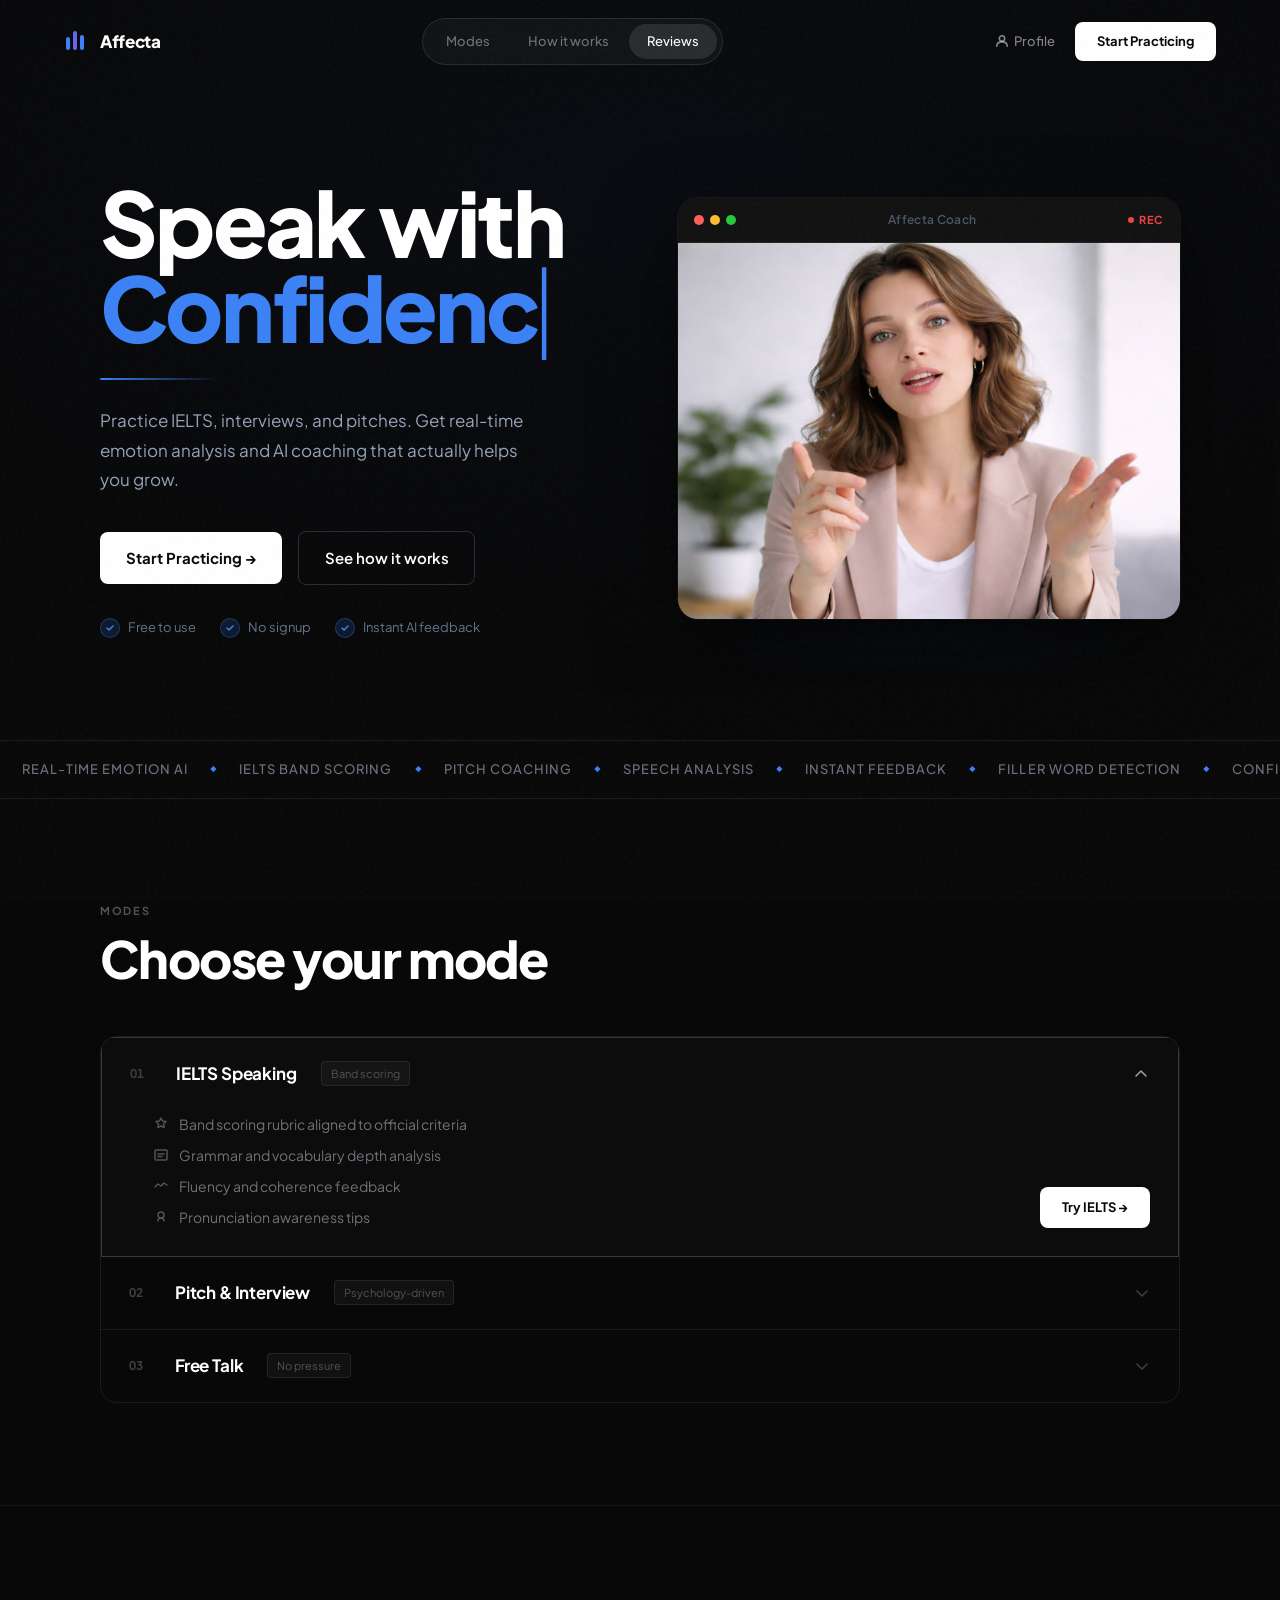
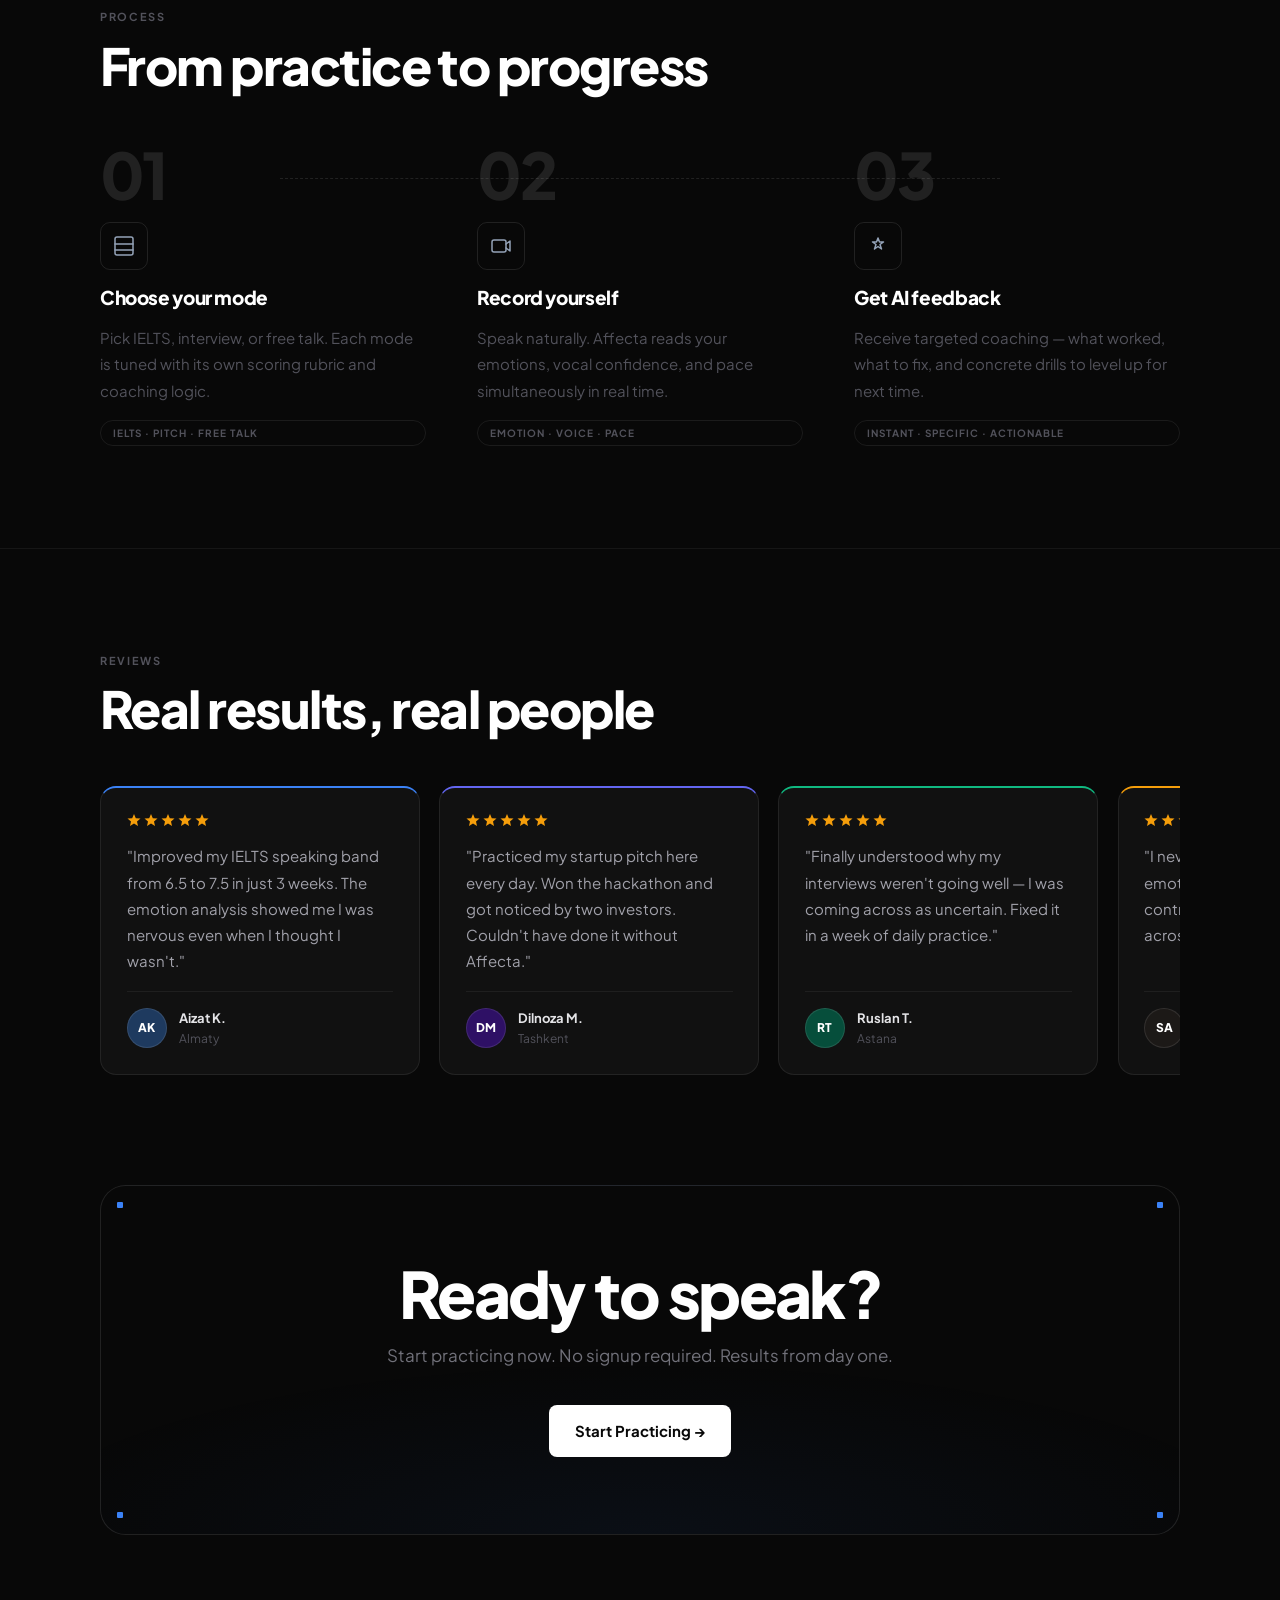
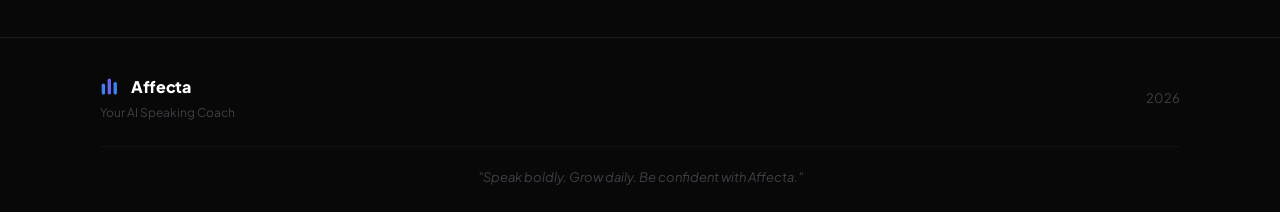
==== commit 14d71df5: "Fix port 8080→8090, PKCE auth, Hume video upload, update landing photos - Change server port from 80" ====
--- a/templates/landing.html
+++ b/templates/landing.html
@@ -146,68 +146,7 @@
   object-fit:cover;display:block;border-radius:0;
   transition:opacity 0.6s ease;opacity:0}
 
-/* ── Emotion panel ───────────────────────────────────────────────────────── */
-.mock-overlay-panel{
-  position:absolute;bottom:0;left:0;right:0;
-  padding:14px 16px 12px;
-  background:linear-gradient(135deg,rgba(0,0,0,0.9) 0%,rgba(15,15,30,0.95) 100%);
-  backdrop-filter:blur(20px) saturate(200%);
-  display:flex;flex-direction:column;gap:10px;
-  /* Subtle scanline overlay */
-  background-image:
-    linear-gradient(135deg,rgba(0,0,0,0.9) 0%,rgba(15,15,30,0.95) 100%),
-    repeating-linear-gradient(0deg,transparent,transparent 2px,rgba(255,255,255,0.012) 2px,rgba(255,255,255,0.012) 4px);
-}
-
-/* Three-zone row */
-.mock-emo-row{display:flex;align-items:center;gap:12px}
-
-/* Left — pulsing dot ring */
-.mock-emo-ring{
-  width:36px;height:36px;border-radius:50%;
-  flex-shrink:0;
-  display:flex;align-items:center;justify-content:center;
-  background:rgba(255,255,255,0.04);
-  border:2px solid var(--emo-col,#4ade80);
-  box-shadow:0 0 10px var(--emo-col,#4ade80);
-  transition:border-color 0.5s ease,box-shadow 0.5s ease;
-}
-.mock-emo-dot{
-  width:12px;height:12px;border-radius:50%;
-  background:var(--emo-col,#4ade80);
-  box-shadow:0 0 6px var(--emo-col,#4ade80);
-  animation:emopulse 2s ease infinite;
-  transition:background 0.5s ease,box-shadow 0.5s ease;
-}
-@keyframes emopulse{0%,100%{transform:scale(1);opacity:1}50%{transform:scale(1.25);opacity:0.7}}
-
-/* Center */
-.mock-emo-center{flex:1;display:flex;flex-direction:column;gap:3px;min-width:0}
-.mock-emo-label{
-  font-size:9px;font-weight:700;letter-spacing:0.2em;text-transform:uppercase;
-  color:rgba(255,255,255,0.3)
-}
-.mock-emo-name{
-  font-size:18px;font-weight:700;color:#fff;
-  letter-spacing:-0.01em;line-height:1;
-}
-
-/* Right — confidence number */
-.mock-emo-right{display:flex;flex-direction:column;align-items:flex-end;gap:2px;flex-shrink:0}
-.mock-conf-big{
-  font-size:28px;font-weight:800;line-height:1;
-  background:linear-gradient(135deg,var(--emo-col,#4ade80),#fff);
-  -webkit-background-clip:text;background-clip:text;color:transparent;
-  transition:background 0.5s ease;
-}
-.mock-conf-tiny{font-size:9px;font-weight:600;color:rgba(255,255,255,0.3);
-  letter-spacing:0.1em;text-transform:uppercase}
-
-/* Bottom bar */
-.mock-conf-bar-wrap{height:2px;border-radius:1px;background:rgba(255,255,255,0.06);overflow:hidden}
-.mock-conf-fill{height:100%;border-radius:1px;
-  background:linear-gradient(90deg,var(--emo-col,#4ade80),#fff);
-  width:0%;transition:width 0.8s ease,background 0.5s ease}
+/* ── Emotion panel — removed ─────────────────────────────────────────────── */
 
 /* ── MARQUEE ────────────────────────────────────────────────────────────── */
 .marquee-section{border-top:1px solid rgba(255,255,255,0.08);border-bottom:1px solid rgba(255,255,255,0.08);
@@ -472,28 +411,6 @@
         </div>
         <div class="mock-photo-wrap">
           <img id="mockPhoto" src="" alt="speaker">
-          <div class="mock-overlay-panel">
-            <div class="mock-emo-row">
-              <!-- Left: pulsing ring -->
-              <div class="mock-emo-ring" id="mockEmoRing">
-                <span class="mock-emo-dot" id="mockEmoDot"></span>
-              </div>
-              <!-- Center: label + name -->
-              <div class="mock-emo-center">
-                <span class="mock-emo-label">Emotion detected</span>
-                <span class="mock-emo-name" id="mockLabel">Happy</span>
-              </div>
-              <!-- Right: big % -->
-              <div class="mock-emo-right">
-                <span class="mock-conf-big" id="mockConfValue">87%</span>
-                <span class="mock-conf-tiny">confidence</span>
-              </div>
-            </div>
-            <!-- Bottom confidence bar -->
-            <div class="mock-conf-bar-wrap">
-              <div class="mock-conf-fill" id="mockConfBar"></div>
-            </div>
-          </div>
         </div>
       </div>
     </div>
@@ -816,7 +733,7 @@
 window.addEventListener('scroll',()=>navbar.classList.toggle('scrolled',scrollY>24),{passive:true});
 
 /* Photos */
-const photos=['/static/images/IMG_2603.jpg','/static/images/IMG_2604.jpg','/static/images/istockphoto-1376381279-612x612.jpg'];
+const photos=['/static/images/photo1.png','/static/images/photo2.jpeg','/static/images/photo3.jpeg'];
 const mockPhoto=document.getElementById('mockPhoto');
 let pIdx=0;
 function loadImg(s){return new Promise(r=>{const i=new Image();i.onload=r;i.onerror=r;i.src=s})}
@@ -824,27 +741,7 @@
 function cyclePhoto(){mockPhoto.style.opacity='0';setTimeout(()=>{pIdx=(pIdx+1)%photos.length;mockPhoto.src=photos[pIdx];mockPhoto.style.opacity='1'},600)}
 initPhotos();setInterval(cyclePhoto,3500);
 
-/* Emotions */
-const emos=[
-  {l:'Happy',    c:87, col:'#4ade80'},
-  {l:'Neutral',  c:62, col:'#94a3b8'},
-  {l:'Surprised',c:74, col:'#fbbf24'},
-  {l:'Confident',c:91, col:'#3b82f6'},
-];
-const mPanel=document.querySelector('.mock-overlay-panel');
-const mLabel=document.getElementById('mockLabel');
-const mVal=document.getElementById('mockConfValue'),mBar=document.getElementById('mockConfBar');
-let eIdx=0;
-function cycleEmo(){
-  const e=emos[eIdx%emos.length];eIdx++;
-  /* Update CSS custom property — drives ring border, dot bg, bar gradient, big number gradient */
-  mPanel.style.setProperty('--emo-col',e.col);
-  mLabel.textContent=e.l;
-  mVal.textContent=e.c+'%';
-  mBar.style.width='0%';
-  requestAnimationFrame(()=>requestAnimationFrame(()=>{mBar.style.width=e.c+'%'}));
-}
-cycleEmo();setInterval(cycleEmo,2500);
+/* Emotions — removed (clean photo only) */
 
 /* Parallax tilt */
 if(window.matchMedia('(hover:hover)').matches){
